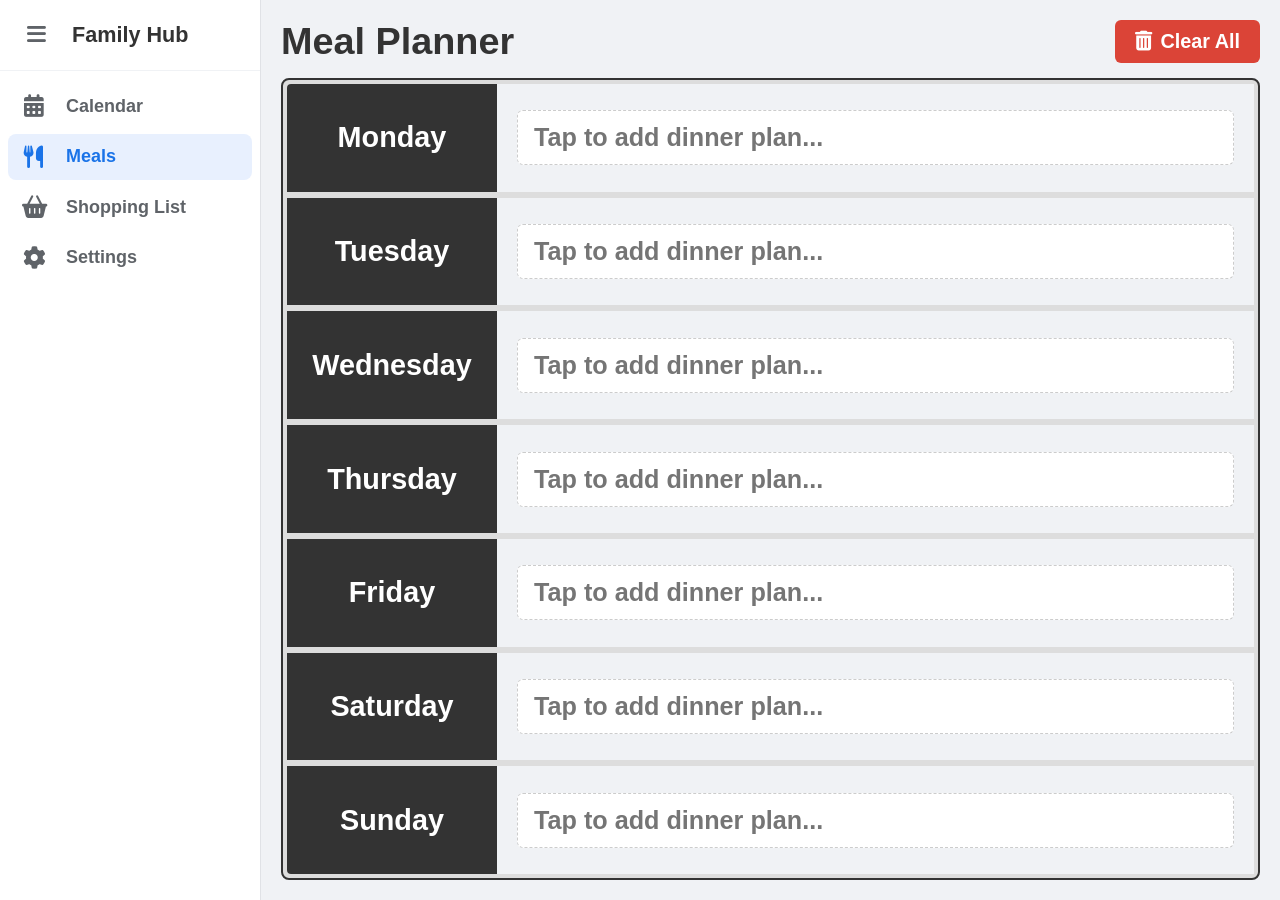
==== meals.html @ 06a175e2 "Separated meals html, css and js" ====
<!DOCTYPE html>
<html lang="en">
<head>
    <meta charset="UTF-8">
    <meta name="viewport" content="width=device-width, initial-scale=1.0">
    <title>Family Board - Meals</title>
    <link rel="stylesheet" href="style.css">
    <!-- FontAwesome for matching dashboard icons -->
    <link rel="stylesheet" href="https://cdnjs.cloudflare.com/ajax/libs/font-awesome/6.4.0/css/all.min.css">
</head>
<body>

    <!-- Unified Flex Structural Wrapper -->
    <div class="dashboard-container">

        <!-- Retractable Side Menu -->
        <nav id="sidebar" class="sidebar collapsed">
            <div class="sidebar-header">
                <button id="sidebarToggle" class="icon-btn"><i class="fas fa-bars"></i></button>
                <span class="sidebar-title">Family Hub</span>
            </div>
            <ul class="sidebar-menu">
                <li>
                    <a href="index.html">
                        <i class="fas fa-calendar-alt"></i>
                        <span class="menu-text">Calendar</span>
                    </a>
                </li>
                <li class="active">
                    <a href="meals.html">
                        <i class="fas fa-utensils"></i>
                        <span class="menu-text">Meals</span>
                    </a>
                </li>
                <li>
                    <a href="shopping.html">
                        <i class="fas fa-shopping-basket"></i>
                        <span class="menu-text">Shopping List</span>
                    </a>
                </li>
                <li>
                    <a href="settings.html">
                        <i class="fas fa-cog"></i>
                        <span class="menu-text">Settings</span>
                    </a>
                </li>
            </ul>
        </nav>

        <!-- Main Content Area -->
        <main class="main-content" style="height: 100vh; padding: 20px; box-sizing: border-box; display: flex; flex-direction: column;">
            <header class="controls" style="margin-bottom: 15px; flex-shrink: 0;">
                <div class="header-left">
                    <button id="contentMenuToggle" class="icon-btn hide-on-desktop"><i class="fas fa-bars"></i></button>
                    <h1>Meal Planner</h1>
                </div>
                <div class="button-group">
                    <!-- Cleaned: Removed inline onclick attribute -->
                    <button id="clearAllMealsBtn" class="clear-btn"><i class="fas fa-trash-alt" style="margin-right: 8px;"></i>Clear All</button>
                </div>
            </header>

            <!-- Horizontally Stacked Day Rows -->
            <div class="meal-rows-container">
                <!-- Monday -->
                <div class="meal-row-card">
                    <h3 class="meal-day-label">Monday</h3>
                    <div class="meal-input-container">
                        <input type="text" id="meal-monday" class="meal-input" placeholder="Tap to add dinner plan...">
                    </div>
                </div>
                <!-- Tuesday -->
                <div class="meal-row-card">
                    <h3 class="meal-day-label">Tuesday</h3>
                    <div class="meal-input-container">
                        <input type="text" id="meal-tuesday" class="meal-input" placeholder="Tap to add dinner plan...">
                    </div>
                </div>
                <!-- Wednesday -->
                <div class="meal-row-card">
                    <h3 class="meal-day-label">Wednesday</h3>
                    <div class="meal-input-container">
                        <input type="text" id="meal-wednesday" class="meal-input" placeholder="Tap to add dinner plan...">
                    </div>
                </div>
                <!-- Thursday -->
                <div class="meal-row-card">
                    <h3 class="meal-day-label">Thursday</h3>
                    <div class="meal-input-container">
                        <input type="text" id="meal-thursday" class="meal-input" placeholder="Tap to add dinner plan...">
                    </div>
                </div>
                <!-- Friday -->
                <div class="meal-row-card">
                    <h3 class="meal-day-label">Friday</h3>
                    <div class="meal-input-container">
                        <input type="text" id="meal-friday" class="meal-input" placeholder="Tap to add dinner plan...">
                    </div>
                </div>
                <!-- Saturday -->
                <div class="meal-row-card">
                    <h3 class="meal-day-label">Saturday</h3>
                    <div class="meal-input-container">
                        <input type="text" id="meal-saturday" class="meal-input" placeholder="Tap to add dinner plan...">
                    </div>
                </div>
                <!-- Sunday -->
                <div class="meal-row-card">
                    <h3 class="meal-day-label">Sunday</h3>
                    <div class="meal-input-container">
                        <input type="text" id="meal-sunday" class="meal-input" placeholder="Tap to add dinner plan...">
                    </div>
                </div>
            </div>
        </main>
        
    </div>

    <!-- Interface Controller Linkage -->
    <script src="script.js"></script>
</body>
</html>
---- style.css ----
/* ==========================================
   1. GLOBAL RESET & LAYOUT
   ========================================== */
body, html {
    margin: 0;
    padding: 0;
    font-family: 'Segoe UI', Tahoma, Geneva, Verdana, sans-serif;
    font-size: 18px; /* Increased from default base to scale up relative units */
    min-height: 100vh;
    background-color: #f0f2f5;
    overflow-y: auto; 
}

.dashboard-container {
    display: flex; /* Updated from grid to naturally coordinate with sidebar flex layouts */
    min-height: 100vh;
    width: 100%;
}

/* ==========================================
   2. CALENDAR SECTION
   ========================================== */
.calendar-section {
    padding: 20px;
    display: flex;
    flex-direction: column;
    height: calc(100vh - 40px); /* Forces the calendar view to lock to viewport height */
}

.controls {
    display: flex;
    justify-content: space-between;
    align-items: center;
    margin-bottom: 15px;
}

.button-group {
    display: flex;
    align-items: center;
}

/* Countdown Widget */
#countdown-widget {
    background: white;
    padding: 6px 18px;
    border-radius: 8px;
    border: 2px solid #eee;
    margin-right: 15px;
    text-align: right;
    cursor: pointer;
    transition: all 0.2s ease;
    box-shadow: 0 2px 4px rgba(0,0,0,0.05);
}

#countdown-widget:hover {
    border-color: #fc6a03;
    background-color: #fffaf7;
    transform: translateY(-1px);
}

#widget-label {
    font-size: 0.8rem; 
    font-weight: bold;
    color: #888;
    text-transform: uppercase;
}

#widget-timer {
    font-size: 1.2rem; 
    font-family: 'Courier New', Courier, monospace;
    font-weight: bold;
    color: #db4437;
}

.hidden {
    display: none !important;
}

h1 {
    margin: 0;
    color: #333;
    font-size: 2.1rem; 
}

/* ==========================================
   3. THE GRID & HEADERS
   ========================================== */
.calendar-header {
    display: grid;
    grid-template-columns: repeat(7, 1fr);
    text-align: center;
    font-weight: bold;
    padding: 12px 0;
    font-size: 1.15rem; 
    background-color: #333;
    color: white;
    border-radius: 8px 8px 0 0;
}

.calendar-grid {
    display: grid;
    grid-template-columns: repeat(7, 1fr);
    grid-template-rows: repeat(6, 1fr); /* FIX: Ensures the 6 rows evenly stretch vertically */
    gap: 4px;
    background-color: #ddd; 
    border: 2px solid #333;
    border-top: none;
    flex-grow: 1;
    
    /* FIX: Prevents text selection on multi-taps, ensuring click actions fire cleanly on touch */
    user-select: none;
    -webkit-user-select: none;
}

.day-cell {
    background: white;
    padding: 6px;
    display: flex;
    flex-direction: column;
    gap: 4px;
    overflow: hidden; 
    min-height: 100px; 
    transition: all 0.3s ease;
}

.day-top-row {
    display: flex;
    justify-content: space-between;
    align-items: flex-start;
    margin-bottom: 2px;
}

.day-num {
    font-weight: bold;
    color: #888;
    font-size: 0.95rem; 
    align-self: flex-start;
}

.cell-weather {
    display: flex;
    align-items: center;
    gap: 4px;
    text-align: right;
}

.cell-weather img {
    width: 28px; 
    height: 28px;
}

.cell-temp {
    font-size: 0.85rem; 
    color: #444;
    font-weight: bold;
    line-height: 1.1;
}

.cell-temp span {
    color: #999;
    font-weight: normal;
}

/* Past Day Styling */
.past-day {
    background-color: #f2f2f2 !important;
    opacity: 0.5;
    filter: grayscale(60%);
}

.today-day {
    background-color: #fffdec !important;
    border: 2px solid #4285f4 !important;
    box-shadow: inset 0 0 10px rgba(66, 133, 244, 0.15);
    z-index: 1;
}

/* ==========================================
   4. EVENT STYLING
   ========================================== */
.event {
    color: white;
    font-size: 0.9rem; 
    font-weight: 600;
    padding: 5px 8px;
    border-radius: 4px;
    line-height: 1.2;
    white-space: normal; 
    word-wrap: break-word;
    box-shadow: 1px 1px 2px rgba(0,0,0,0.15);
    border-left: 3px solid rgba(0,0,0,0.2);
    cursor: pointer;
}

/* ==========================================
   5. BUTTONS AND MODALS
   ========================================== */
button { 
    padding: 12px 22px; 
    background-color: #4285f4; 
    color: white; 
    border: none; 
    border-radius: 6px; 
    font-weight: bold; 
    font-size: 1.05rem; 
    cursor: pointer; 
    transition: background 0.2s; 
    font-family: inherit; 
}
button:hover { background-color: #357ae8; }

.modal { display: none; position: fixed; z-index: 2000; left: 0; top: 0; width: 100%; height: 100%; background-color: rgba(0, 0, 0, 0.6); backdrop-filter: blur(4px); }
.modal-content { background-color: white; margin: 8% auto; padding: 30px; border-radius: 15px; width: 480px; display: flex; flex-direction: column; gap: 14px; box-shadow: 0 10px 30px rgba(0,0,0,0.3); border: 1px solid #ccc; }
.modal-content h2 { margin-top: 0; color: #333; font-size: 1.7rem; border-bottom: 2px solid #f0f2f5; padding-bottom: 10px; }
.modal-content label { font-weight: bold; font-size: 1.05rem; color: #666; margin-top: 5px; }
.modal-content input, .modal-content select { padding: 12px; border: 2px solid #eee; border-radius: 8px; font-size: 1.15rem; font-family: inherit; outline: none; transition: border-color 0.2s; }
.modal-content input:focus { border-color: #4285f4; }

.time-input { display: grid; grid-template-columns: 1fr 1fr; gap: 15px; }
.time-input div { display: flex; flex-direction: column; gap: 5px; }
.modal-buttons { display: flex; justify-content: flex-end; gap: 12px; margin-top: 20px; }
.modal-buttons button { padding: 12px 24px; font-size: 1.15rem; }
#deleteEventBtn { background-color: #db4437; margin-right: auto; }
#deleteEventBtn:hover { background-color: #c53929; }

/* ==========================================
   6. DASHBOARD STRUCTURAL LAYOUT WITH SIDEBAR
   ========================================== */
body {
    display: flex;
    min-height: 100vh;
    overflow-x: hidden;
}

/* Master Sidebar Container */
.sidebar {
    width: 260px;
    background-color: #ffffff;
    border-right: 1px solid #e0e2e6;
    display: flex;
    flex-direction: column;
    /* Updated smoothly for width adjustments while preparing hooks for preload states */
    transition: width 0.3s ease, min-width 0.3s ease;
    flex-shrink: 0;
    z-index: 1000;
}

/* Collapsed state modifier */
.sidebar.collapsed {
    width: 68px;
}

.sidebar-header {
    height: 70px;
    display: flex;
    align-items: center;
    padding: 0 16px;
    border-bottom: 1px solid #f0f2f5;
    gap: 16px;
    overflow: hidden;
}

.sidebar-title {
    font-weight: 700;
    font-size: 1.2rem;
    color: #333;
    white-space: nowrap;
    opacity: 1;
    transition: opacity 0.2s ease;
}

.sidebar.collapsed .sidebar-title {
    opacity: 0;
    pointer-events: none;
}

/* General Purpose Icon Button Styling */
.icon-btn {
    background: none;
    border: none;
    color: #5f6368;
    padding: 10px;
    border-radius: 50%;
    cursor: pointer;
    display: flex;
    align-items: center;
    justify-content: center;
    font-size: 1.2rem;
    min-width: 40px;
    height: 40px;
    transition: background 0.2s;
}
.icon-btn:hover {
    background-color: #f1f3f4;
    color: #1a73e8;
}

/* Navigation List Options */
.sidebar-menu {
    list-style: none;
    padding: 12px 8px;
    margin: 0;
    display: flex;
    flex-direction: column;
    gap: 4px;
}

.sidebar-menu li a {
    display: flex;
    align-items: center;
    padding: 12px 14px;
    color: #5f6368;
    text-decoration: none;
    border-radius: 8px;
    font-weight: 600;
    gap: 20px;
    white-space: nowrap;
    transition: all 0.2s ease;
}

.sidebar-menu li i {
    font-size: 1.25rem;
    width: 24px;
    text-align: center;
}

.sidebar-menu li a:hover {
    background-color: #f1f3f4;
    color: #202124;
}

/* Active Page Highlight states */
.sidebar-menu li.active a {
    background-color: #e8f0fe;
    color: #1a73e8;
}

/* Hides label text when collapsed */
.menu-text {
    opacity: 1;
    transition: opacity 0.2s ease;
}
.sidebar.collapsed .menu-text {
    opacity: 0;
    pointer-events: none;
}

/* Add this class to completely block layout snapping animations during setup */
.no-transition {
    transition: none !important;
}

/* Main Content Workspace Panes */
.main-content {
    flex-grow: 1;
    background-color: #f0f2f5;
    min-width: 0; 
    display: flex;
    flex-direction: column;
}

.header-left {
    display: flex;
    align-items: center;
    gap: 12px;
}

.hide-on-desktop {
    display: none;
}

/* Content View Styles for blank state subpages */
.blank-state-card {
    margin: 40px auto;
    background: white;
    padding: 60px;
    border-radius: 12px;
    text-align: center;
    border: 1px solid #e0e2e6;
    max-width: 500px;
    box-shadow: 0 4px 12px rgba(0,0,0,0.05);
}

.placeholder-icon {
    font-size: 4rem;
    color: #d1d5db;
    margin-bottom: 20px;
    display: block;
}

.blank-state-card p {
    color: #6b7280;
    font-size: 1.2rem;
    margin: 0;
}

/* Responsive UI Adjustment overrides */
@media (max-width: 768px) {
    .hide-on-desktop {
        display: flex;
    }
    .sidebar.collapsed {
        width: 0px;
        border-right: none;
    }
}

/* ==========================================
   7. SHOPPING LIST SPECIFIC APPLICATION WORKSPACE
   ========================================== */
.shopping-section {
    padding: 20px;
    box-sizing: border-box;
    display: flex;
    flex-direction: column;
    gap: 15px;
    flex-grow: 1;
}

/* Input Form Bar styling */
.shopping-form {
    display: flex;
    gap: 10px;
    flex-shrink: 0;
}

.shopping-input {
    flex-grow: 1;
    border: 2px solid #e0e2e6;
    border-radius: 8px;
    padding: 12px 16px;
    outline: none;
    box-sizing: border-box;
    background-color: #ffffff;
    font-size: 1.05rem;
    font-family: inherit;
    transition: border-color 0.2s;
}

.shopping-input:focus {
    border-color: #4285f4;
}

.add-item-btn {
    background-color: #1a73e8;
    padding: 0 24px;
    white-space: nowrap;
}
.add-item-btn:hover { background-color: #1557b0; }

/* Clear bought control custom styling */
.clear-bought-btn {
    background-color: #5f6368;
}
.clear-bought-btn:hover { background-color: #45474a; }

/* List View Workspace */
.shopping-list {
    list-style: none;
    padding: 0;
    margin: 0;
    overflow-y: auto;
    display: flex;
    flex-direction: column;
    gap: 8px;
}

.shopping-item {
    background: white;
    padding: 16px 20px;
    border-radius: 8px;
    display: flex;
    align-items: center;
    justify-content: space-between;
    border: 1px solid #e0e2e6;
    cursor: pointer;
    transition: all 0.2s ease;
    user-select: none;
    -webkit-user-select: none;
}

.shopping-item:hover {
    box-shadow: 0 2px 6px rgba(0,0,0,0.05);
    border-color: #ccc;
}

.shopping-item.checked {
    background-color: #f8f9fa;
    border-color: #e0e2e6;
    opacity: 0.7;
}

.shopping-item.checked .item-text {
    text-decoration: line-through;
    color: #888;
}

.checkbox-container {
    display: flex;
    align-items: center;
    gap: 15px;
}

.custom-checkbox {
    width: 20px;
    height: 20px;
    border: 2px solid #5f6368;
    border-radius: 4px;
    display: flex;
    align-items: center;
    justify-content: center;
    transition: all 0.2s ease;
    flex-shrink: 0;
}

.shopping-item.checked .custom-checkbox {
    background-color: #1a73e8;
    border-color: #1a73e8;
}

.custom-checkbox i {
    color: white;
    font-size: 0.75rem;
    display: none;
}

.shopping-item.checked .custom-checkbox i {
    display: block;
}

.item-text {
    font-size: 1.1rem;
    font-weight: 600;
    color: #333;
}

/* ==========================================
   8. MEAL PLANNER SPECIFIC APPLICATION WORKSPACE
   ========================================== */
.meal-rows-container {
    display: flex;
    flex-direction: column;
    gap: 6px;
    background-color: #ddd;
    border: 2px solid #333;
    border-radius: 8px;
    flex-grow: 1;
    padding: 4px;
    box-sizing: border-box;
}

.meal-row-card {
    background: white;
    display: flex;
    align-items: stretch;
    flex-grow: 1;
    box-sizing: border-box;
}

.meal-row-card:first-child {
    border-top-left-radius: 4px;
    border-top-right-radius: 4px;
}
.meal-row-card:first-child .meal-day-label {
    border-top-left-radius: 4px;
}

.meal-row-card:last-child {
    border-bottom-left-radius: 4px;
    border-bottom-right-radius: 4px;
}
.meal-row-card:last-child .meal-day-label {
    border-bottom-left-radius: 4px;
}

.meal-day-label {
    font-weight: bold;
    font-size: 1.6rem; 
    color: white;
    background-color: #333;
    display: flex;
    align-items: center;
    justify-content: center;
    width: 180px; 
    margin: 0;
    padding: 0 15px;
    text-align: center;
    flex-shrink: 0;
}

.meal-input-container {
    flex-grow: 1;
    display: flex;
    align-items: center; 
    background-color: #f0f2f5;
    padding: 0 20px;
}

.meal-input {
    width: 100%;
    border: 1px dashed #ccc;
    border-radius: 6px; 
    padding: 12px 16px;
    font-family: inherit;
    font-size: 1.4rem; 
    font-weight: 600;
    outline: none;
    box-sizing: border-box;
    background-color: #ffffff;
    transition: all 0.2s ease;
}

.meal-input:focus {
    border: 2px solid #4285f4;
    box-shadow: 0 0 8px rgba(66, 133, 244, 0.2);
}

.clear-btn {
    background-color: #db4437;
    font-size: 1.1rem;
    padding: 10px 20px;
}

.clear-btn:hover {
    background-color: #c53929;
}
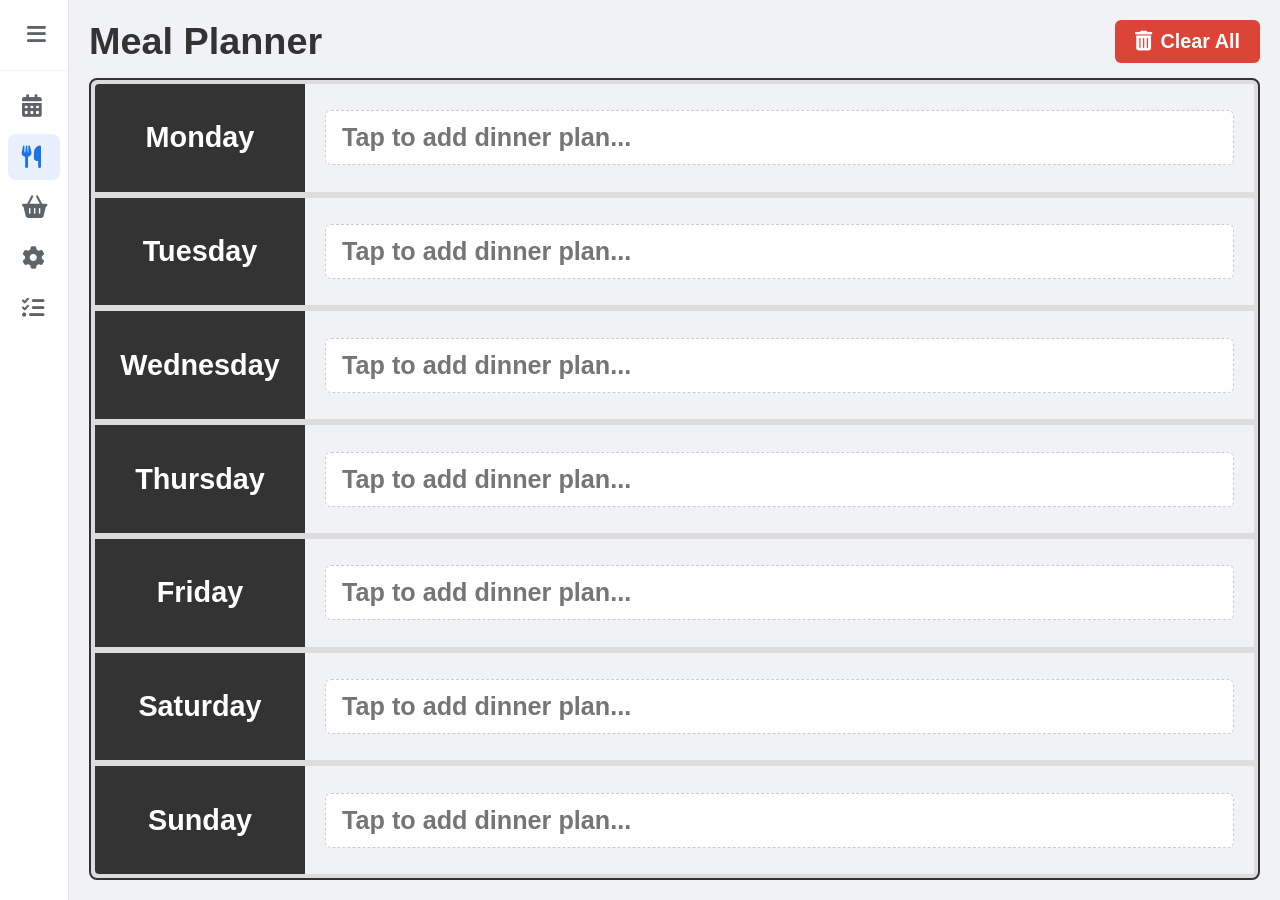
==== commit 86c4e145: "Add Tasks to the interface." ====
--- a/meals.html
+++ b/meals.html
@@ -44,6 +44,7 @@
                         <span class="menu-text">Settings</span>
                     </a>
                 </li>
+                <li><a href="tasks.html"><i class="fas fa-tasks"></i><span class="menu-text">Tasks</span></a></li>
             </ul>
         </nav>
 
--- a/style.css
+++ b/style.css
@@ -110,6 +110,10 @@
     /* FIX: Prevents text selection on multi-taps, ensuring click actions fire cleanly on touch */
     user-select: none;
     -webkit-user-select: none;
+
+    /* ADD THESE TO IMPROVE TOUCH SENSITIVITY */
+    -webkit-tap-highlight-color: transparent; 
+    cursor: pointer;
 }
 
 .day-cell {
@@ -121,6 +125,7 @@
     overflow: hidden; 
     min-height: 100px; 
     transition: all 0.3s ease;
+    cursor: pointer; /* Provides visual feedback that the cell is interactive */
 }
 
 .day-top-row {
@@ -209,6 +214,28 @@
 }
 button:hover { background-color: #357ae8; }
 
+.action-btn { 
+    padding: 12px 22px; 
+    border: none; 
+    border-radius: 6px; 
+    font-weight: bold; 
+    font-size: 1.05rem; 
+    cursor: pointer; 
+    transition: background 0.2s; 
+    font-family: inherit;
+    color: white;
+    margin-right: 10px; /* Maintains consistency with other buttons */
+}
+
+/* Specific override for the refresh color if needed */
+#refresh-calendar-btn {
+    background-color: #0f9d58;
+}
+
+#refresh-calendar-btn:hover {
+    background-color: #0c8a4d; /* Slightly darker green for hover */
+}
+
 .modal { display: none; position: fixed; z-index: 2000; left: 0; top: 0; width: 100%; height: 100%; background-color: rgba(0, 0, 0, 0.6); backdrop-filter: blur(4px); }
 .modal-content { background-color: white; margin: 8% auto; padding: 30px; border-radius: 15px; width: 480px; display: flex; flex-direction: column; gap: 14px; box-shadow: 0 10px 30px rgba(0,0,0,0.3); border: 1px solid #ccc; }
 .modal-content h2 { margin-top: 0; color: #333; font-size: 1.7rem; border-bottom: 2px solid #f0f2f5; padding-bottom: 10px; }
@@ -623,4 +650,60 @@
 
 .clear-btn:hover {
     background-color: #c53929;
-}+}
+
+/* Settings Page Specific Styles */
+.settings-container {
+    background-color: #ffffff;
+    border: 1px solid #e0e2e6;
+    border-radius: 8px;
+    padding: 30px;
+    max-width: 600px;
+    margin: 20px 0;
+    box-shadow: 0 4px 12px rgba(0,0,0,0.05);
+}
+
+.settings-section {
+    margin-bottom: 25px;
+    padding-bottom: 20px;
+    border-bottom: 1px solid #f0f2f5;
+}
+
+.settings-section:last-child { 
+    border-bottom: none; 
+    margin-bottom: 0; 
+    padding-bottom: 0; 
+}
+
+.settings-section h2 { 
+    font-size: 1.4rem; 
+    color: #333; 
+    margin-top: 0; 
+    margin-bottom: 10px; 
+}
+
+.settings-section p { 
+    color: #666; 
+    font-size: 1rem; 
+    line-height: 1.5; 
+    margin-bottom: 15px; 
+}
+
+.status-badge { 
+    display: inline-flex; 
+    align-items: center; 
+    gap: 8px; 
+    font-weight: bold; 
+    font-size: 0.95rem; 
+    padding: 6px 14px; 
+    border-radius: 20px; 
+    margin-bottom: 15px; 
+}
+
+.status-badge.connected { background-color: #e6f4ea; color: #137333; }
+.status-badge.disconnected { background-color: #fce8e6; color: #c5221f; }
+
+.auth-btn-group { display: flex; gap: 12px; }
+
+.disconnect-btn { background-color: #db4437; }
+.disconnect-btn:hover { background-color: #c53929; }
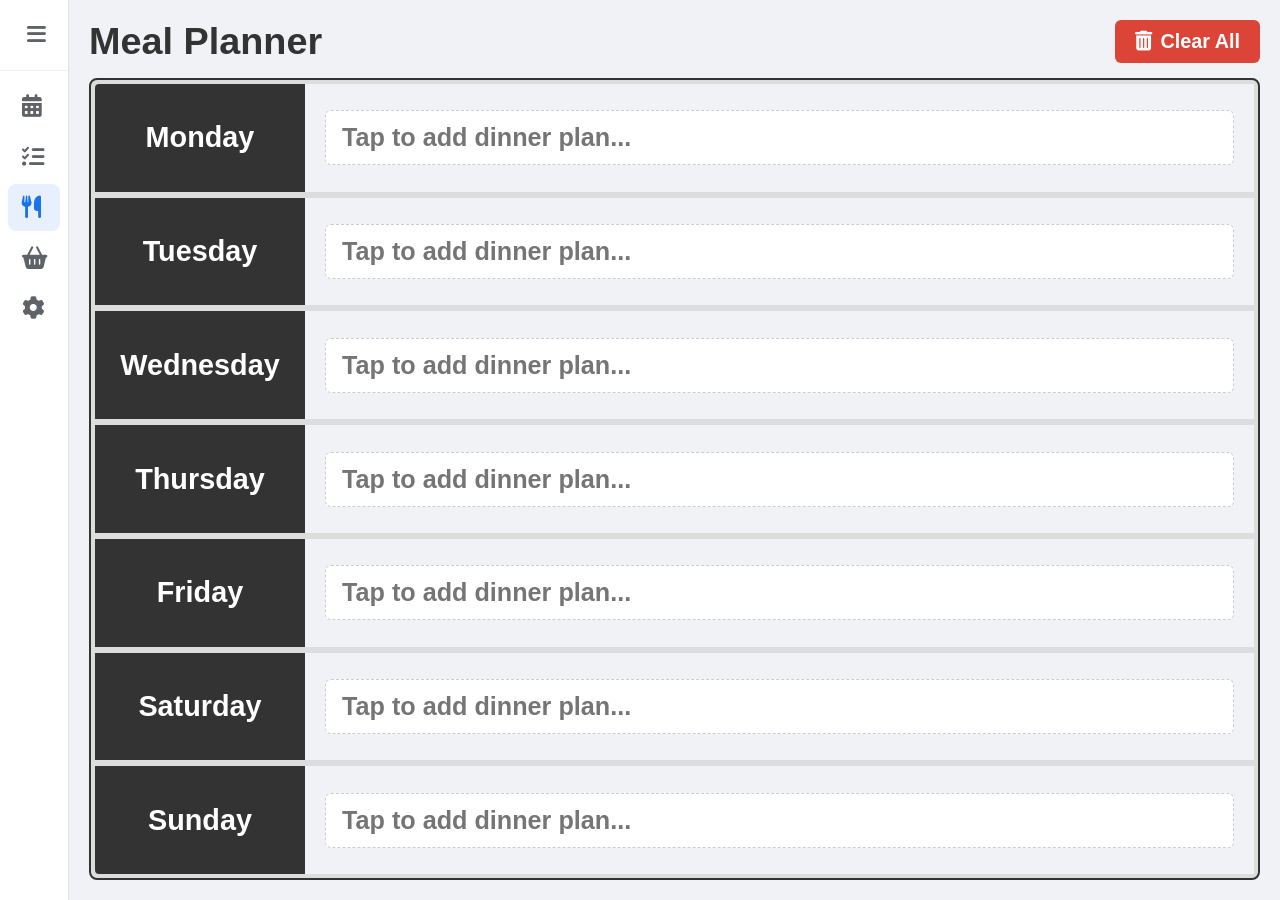
==== commit 07608d7f: "Fix order in side menu" ====
--- a/meals.html
+++ b/meals.html
@@ -26,6 +26,7 @@
                         <span class="menu-text">Calendar</span>
                     </a>
                 </li>
+                <li><a href="tasks.html"><i class="fas fa-tasks"></i><span class="menu-text">Tasks</span></a></li>
                 <li class="active">
                     <a href="meals.html">
                         <i class="fas fa-utensils"></i>
@@ -44,7 +45,7 @@
                         <span class="menu-text">Settings</span>
                     </a>
                 </li>
-                <li><a href="tasks.html"><i class="fas fa-tasks"></i><span class="menu-text">Tasks</span></a></li>
+                
             </ul>
         </nav>
 
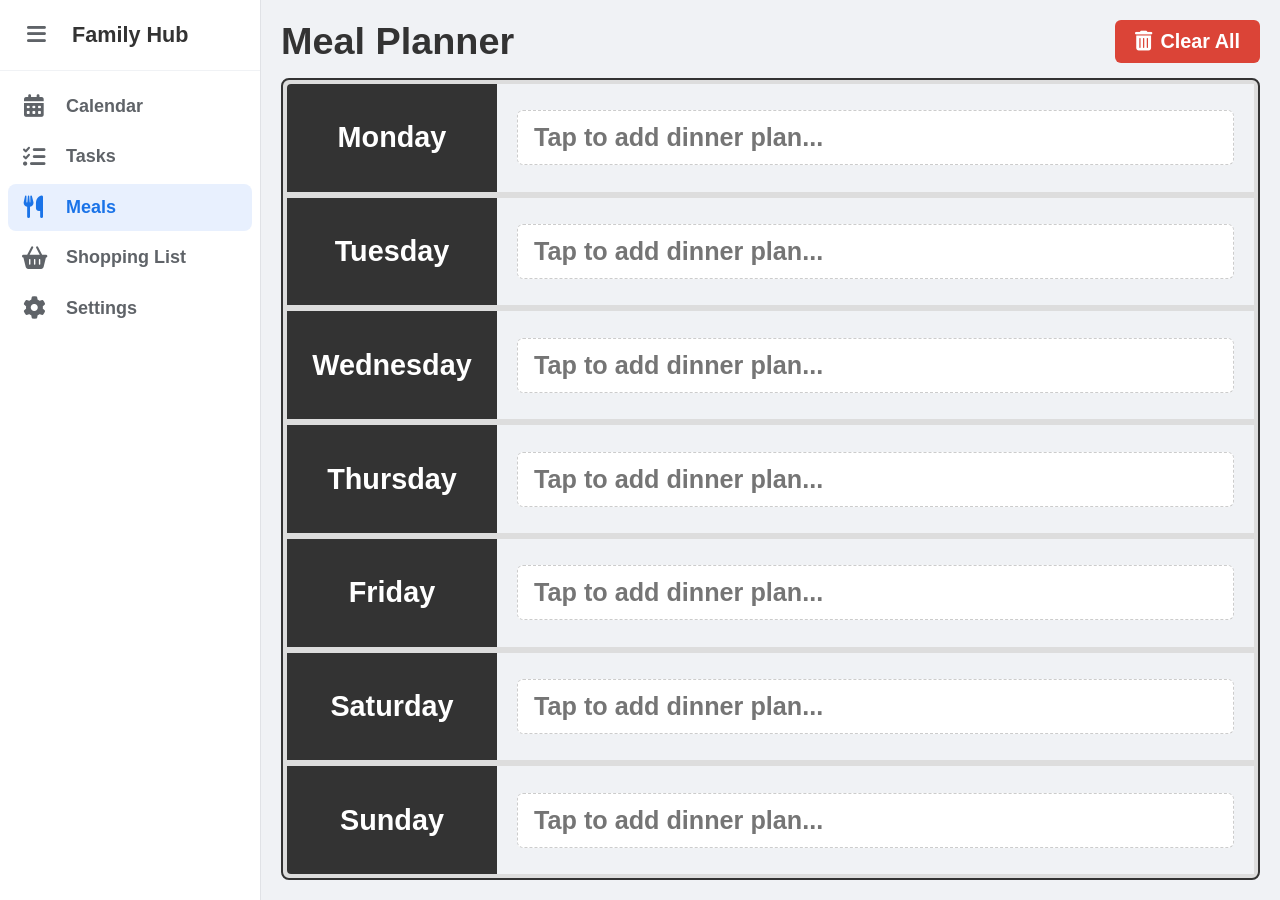
==== commit 83700078: "Trying to refactor onload calls" ====
--- a/meals.html
+++ b/meals.html
@@ -118,7 +118,8 @@
         
     </div>
 
-    <!-- Interface Controller Linkage -->
-    <script src="script.js"></script>
+    <script async defer src="https://apis.google.com/js/api.js" onload="gapiLoaded()"></script>
+    <script async defer src="https://accounts.google.com/gsi/client" onload="gisLoaded()"></script>
+    <script src="script.js" defer></script>
 </body>
 </html>
--- a/style.css
+++ b/style.css
@@ -689,21 +689,10 @@
     margin-bottom: 15px; 
 }
 
-.status-badge { 
-    display: inline-flex; 
-    align-items: center; 
-    gap: 8px; 
-    font-weight: bold; 
-    font-size: 0.95rem; 
-    padding: 6px 14px; 
-    border-radius: 20px; 
-    margin-bottom: 15px; 
-}
-
+
+.status-badge { display: inline-flex; align-items: center; gap: 8px; font-weight: bold; font-size: 0.95rem; padding: 6px 14px; border-radius: 20px; margin-bottom: 15px; }
 .status-badge.connected { background-color: #e6f4ea; color: #137333; }
 .status-badge.disconnected { background-color: #fce8e6; color: #c5221f; }
-
 .auth-btn-group { display: flex; gap: 12px; }
-
 .disconnect-btn { background-color: #db4437; }
-.disconnect-btn:hover { background-color: #c53929; }+.disconnect-btn:hover { background-color: #c53929; }
